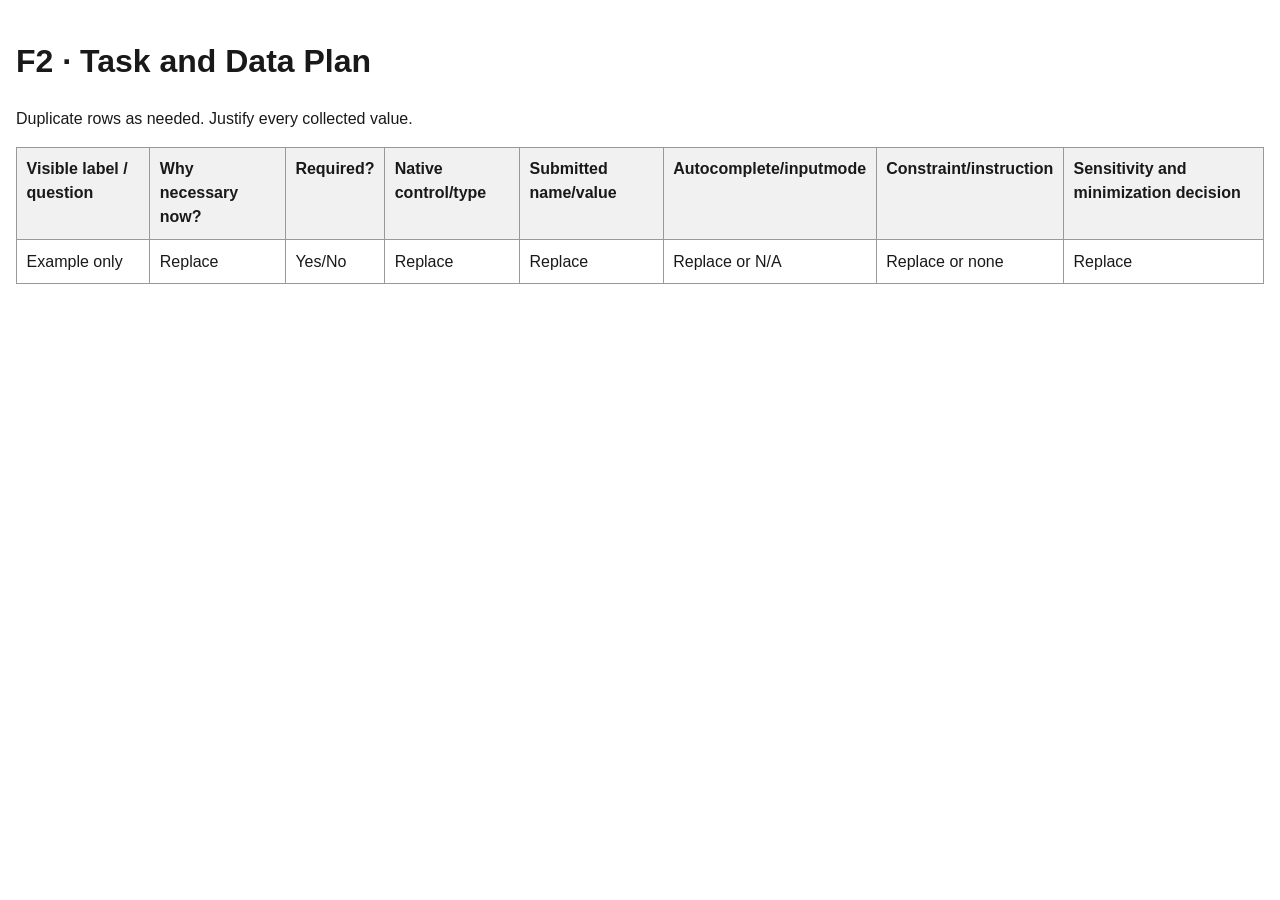
==== field-inventory-template.html @ 431b057f "Initial Commit created repo and moved all pages from starter file here." ====
<!doctype html>
<html lang="en">
    <head>
        <meta charset="utf-8">
        <meta name="viewport" content="width=device-width,initial-scale=1">
        <title>Field Inventory</title>
        <style>
        body{
            font-family:Arial,sans-serif;
            line-height:1.5;
            max-width:80rem;
            margin:auto;
            padding:1rem;
            color:#191919;
        }
        table{
            width:100%;
            border-collapse:collapse;
        }
        th,td{
            padding:.6rem;
            border:1px solid #999;
            text-align:left;
            vertical-align:top;
        }
        th{
            background:#f1f1f1;
        }
        </style>
        </head>
        <body>
            <h1>F2 · Task and Data Plan</h1>
            <p>Duplicate rows as needed. Justify every collected value.</p>
            <table>
                <thead>
                    <tr>
                        <th>Visible label / question</th>
                        <th>Why necessary now?</th>
                        <th>Required?</th>
                        <th>Native control/type</th>
                        <th>Submitted name/value</th>
                        <th>Autocomplete/inputmode</th>
                        <th>Constraint/instruction</th>
                        <th>Sensitivity and minimization decision</th>
                    </tr>
                </thead>
                <tbody>
                    <tr>
                        <td>Example only</td>
                        <td>Replace</td>
                        <td>Yes/No</td>
                        <td>Replace</td>
                        <td>Replace</td>
                        <td>Replace or N/A</td>
                        <td>Replace or none</td>
                        <td>Replace</td>
                    </tr>
                </tbody>
            </table>
        </body>
        </html>
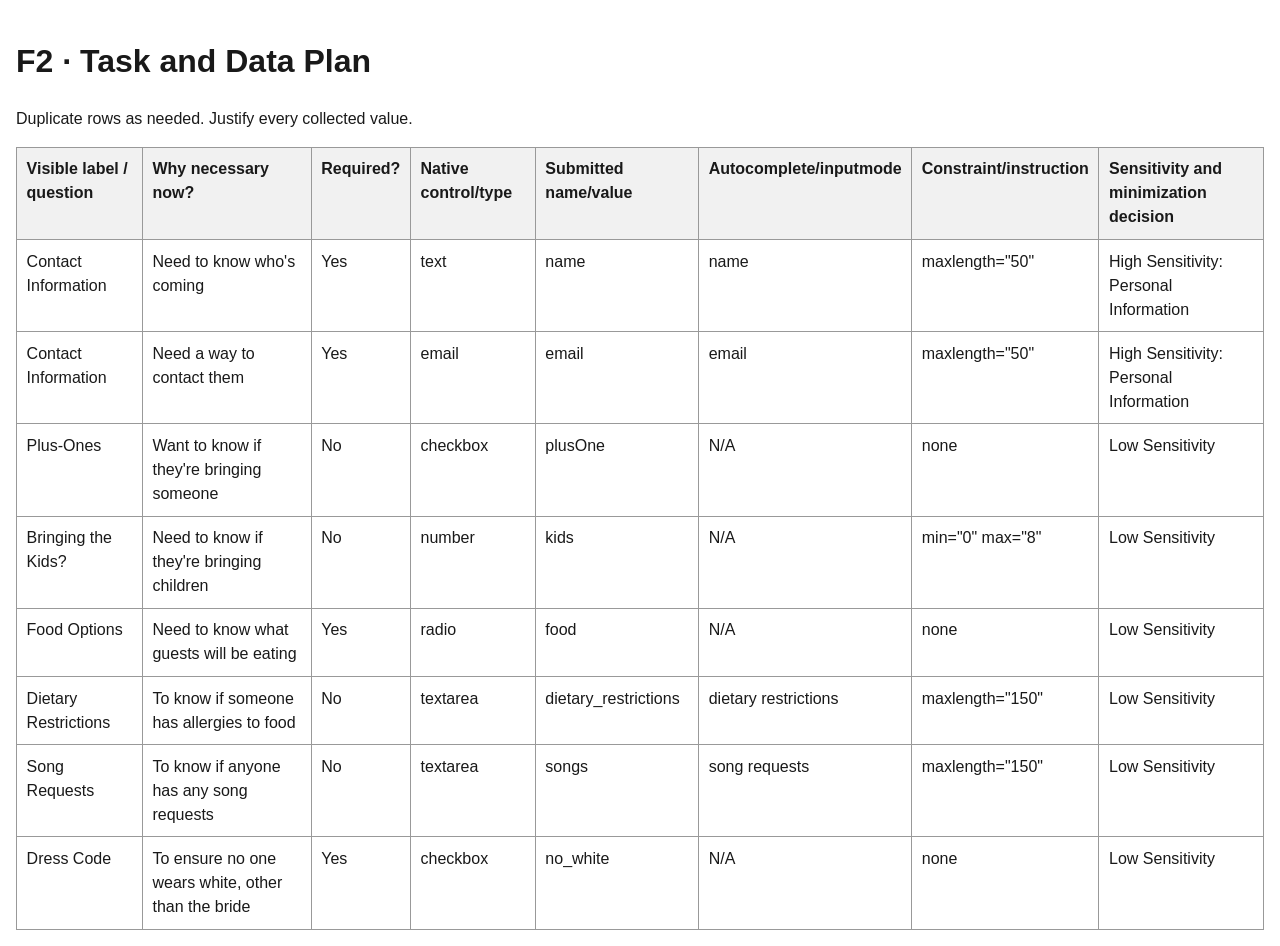
==== commit 40603b93: "Field Inventory Complete added controls Completed the field inventory, added a required checkbox and" ====
--- a/field-inventory-template.html
+++ b/field-inventory-template.html
@@ -46,14 +46,84 @@
                 </thead>
                 <tbody>
                     <tr>
-                        <td>Example only</td>
-                        <td>Replace</td>
-                        <td>Yes/No</td>
-                        <td>Replace</td>
-                        <td>Replace</td>
-                        <td>Replace or N/A</td>
-                        <td>Replace or none</td>
-                        <td>Replace</td>
+                        <td>Contact Information</td>
+                        <td>Need to know who's coming</td>
+                        <td>Yes</td>
+                        <td>text</td>
+                        <td>name</td>
+                        <td>name</td>
+                        <td>maxlength="50"</td>
+                        <td>High Sensitivity: Personal Information</td>
+                    </tr>
+                    <tr>
+                        <td>Contact Information</td>
+                        <td>Need a way to contact them</td>
+                        <td>Yes</td>
+                        <td>email</td>
+                        <td>email</td>
+                        <td>email</td>
+                        <td>maxlength="50"</td>
+                        <td>High Sensitivity: Personal Information</td>
+                    </tr>
+                    <tr>
+                        <td>Plus-Ones</td>
+                        <td>Want to know if they're bringing someone</td>
+                        <td>No</td>
+                        <td>checkbox</td>
+                        <td>plusOne</td>
+                        <td>N/A</td>
+                        <td>none</td>
+                        <td>Low Sensitivity</td>
+                    </tr>
+                    <tr>
+                        <td>Bringing the Kids?</td>
+                        <td>Need to know if they're bringing children</td>
+                        <td>No</td>
+                        <td>number</td>
+                        <td>kids</td>
+                        <td>N/A</td>
+                        <td>min="0" max="8"</td>
+                        <td>Low Sensitivity</td>
+                    </tr>
+                    <tr>
+                        <td>Food Options</td>
+                        <td>Need to know what guests will be eating</td>
+                        <td>Yes</td>
+                        <td>radio</td>
+                        <td>food</td>
+                        <td>N/A</td>
+                        <td>none</td>
+                        <td>Low Sensitivity</td>
+                    </tr>
+                    <tr>
+                        <td>Dietary Restrictions</td>
+                        <td>To know if someone has allergies to food</td>
+                        <td>No</td>
+                        <td>textarea</td>
+                        <td>dietary_restrictions</td>
+                        <td>dietary restrictions</td>
+                        <td>maxlength="150"</td>
+                        <td>Low Sensitivity</td>
+                    </tr>
+                    <tr>
+                        <td>Song Requests</td>
+                        <td>To know if anyone has any song requests</td>
+                        <td>No</td>
+                        <td>textarea</td>
+                        <td>songs</td>
+                        <td>song requests</td>
+                        <td>maxlength="150"</td>
+                        <td>Low Sensitivity</td>
+                    </tr>
+                    <tr>
+                        <td>Dress Code</td>
+                        <td>To ensure no one wears white, other than the bride</td>
+                        <td>Yes</td>
+                        <td>checkbox</td>
+                        <td>no_white</td>
+                        <td>N/A</td>
+                        <td>none</td>
+                        <td>Low Sensitivity</td>
                     </tr>
                 </tbody>
             </table>
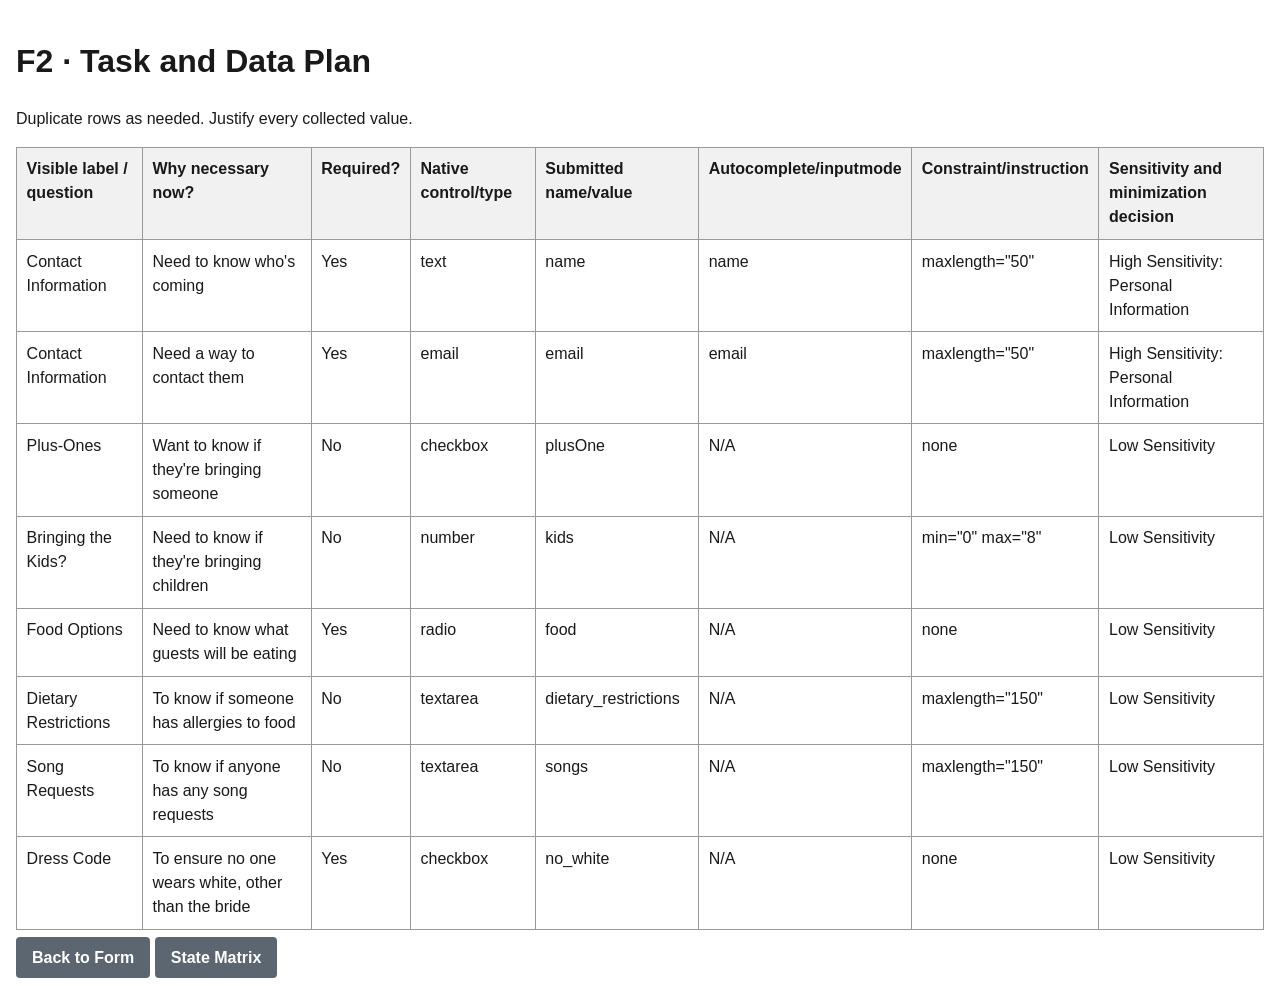
==== commit 0fdae1f4: "Added state matrix, fixed html errors Added a page for the state matrix and links to be able to jump" ====
--- a/field-inventory-template.html
+++ b/field-inventory-template.html
@@ -5,6 +5,18 @@
         <meta name="viewport" content="width=device-width,initial-scale=1">
         <title>Field Inventory</title>
         <style>
+        :root{
+            --color-text:#404040;
+            --color-surface:#fff;
+            --color-action:#8c1d40;
+            --color-accent:#ffc627;
+            --color-border:#747474;
+            --color-error:#b3261e;
+            --color-muted:#5c6670;
+            --space-3:1rem;
+            --radius:.5rem;
+            --measure:68ch;
+        }    
         body{
             font-family:Arial,sans-serif;
             line-height:1.5;
@@ -16,6 +28,7 @@
         table{
             width:100%;
             border-collapse:collapse;
+            margin-bottom:1rem;
         }
         th,td{
             padding:.6rem;
@@ -25,6 +38,16 @@
         }
         th{
             background:#f1f1f1;
+        }
+        a {
+            text-decoration: none;
+            color:var(--color-surface);
+            font-family:var(--font-body);
+            background:var(--color-muted);
+            border-color:var(--color-muted);
+            padding:.75rem 1rem;
+            border-radius:.25rem;
+            font-weight:700;
         }
         </style>
         </head>
@@ -101,7 +124,7 @@
                         <td>No</td>
                         <td>textarea</td>
                         <td>dietary_restrictions</td>
-                        <td>dietary restrictions</td>
+                        <td>N/A</td>
                         <td>maxlength="150"</td>
                         <td>Low Sensitivity</td>
                     </tr>
@@ -111,7 +134,7 @@
                         <td>No</td>
                         <td>textarea</td>
                         <td>songs</td>
-                        <td>song requests</td>
+                        <td>N/A</td>
                         <td>maxlength="150"</td>
                         <td>Low Sensitivity</td>
                     </tr>
@@ -127,5 +150,7 @@
                     </tr>
                 </tbody>
             </table>
+            <a href="index.html">Back to Form</a>
+            <a href="state-matrix.html">State Matrix</a>
         </body>
         </html>
